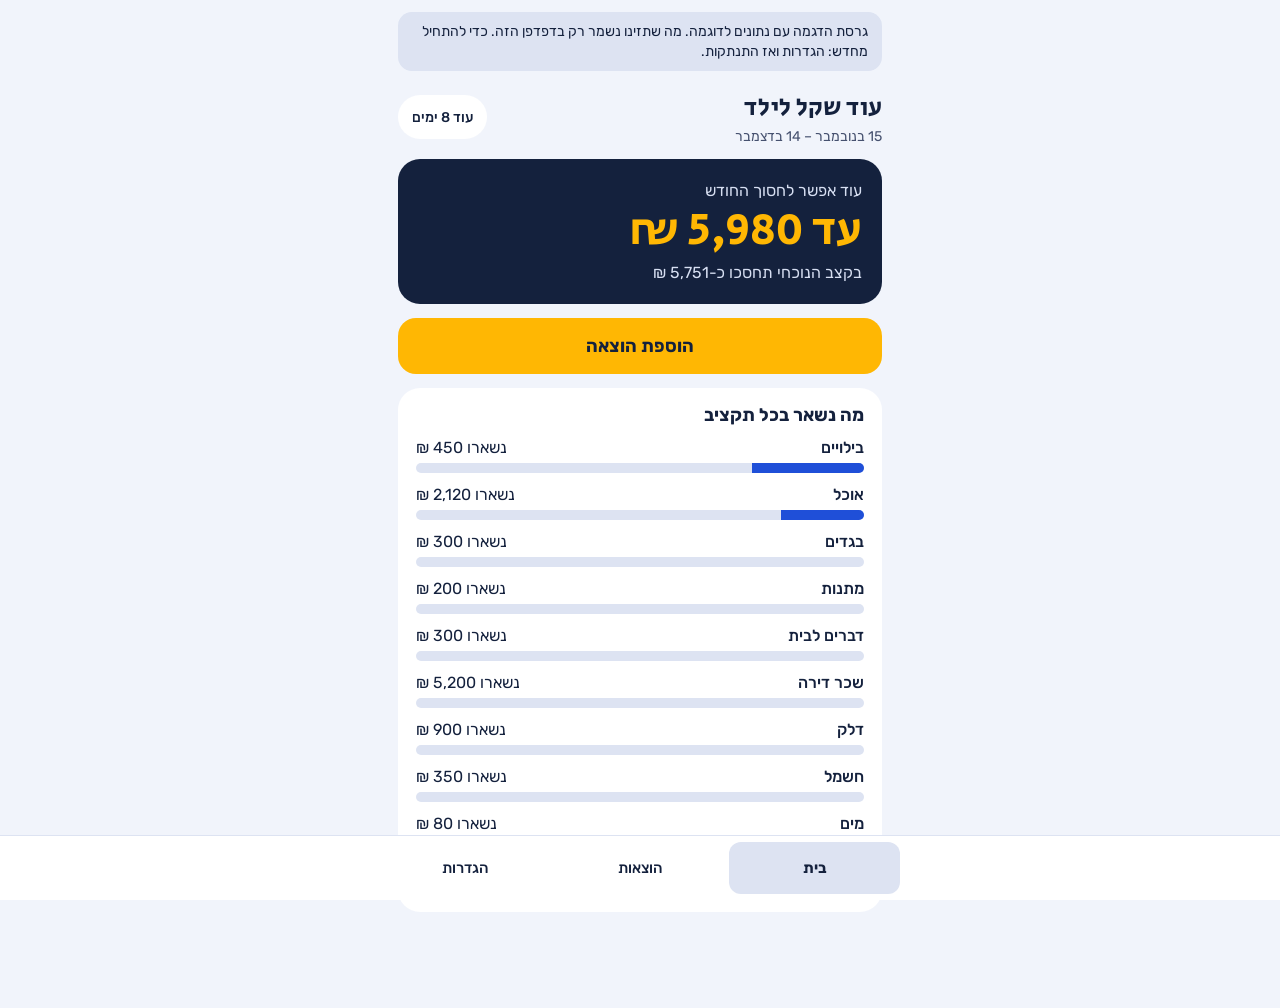
==== demo.html @ 5767ec1b "Add a shareable local-only demo with sample data Co-Authored-By: Claude Opus 5.5 <noreply@anthropic." ====
<!doctype html>
<html lang="he" dir="rtl">
<head>
<meta charset="utf-8">
<meta name="viewport" content="width=device-width, initial-scale=1, viewport-fit=cover">
<title>עוד שקל לילד – הדגמה</title>
<meta name="theme-color" content="#14213D">
<meta name="robots" content="noindex">
<link rel="apple-touch-icon" href="icon-180.png">
<link href="https://fonts.googleapis.com/css2?family=Rubik:wght@400;500;700&family=Secular+One&display=swap" rel="stylesheet">
<link rel="stylesheet" href="style.css?v=3">
<script type="importmap">
{
  "imports": {
    "https://www.gstatic.com/firebasejs/11.0.2/firebase-app.js": "./demo/fake-app.js",
    "https://www.gstatic.com/firebasejs/11.0.2/firebase-auth.js": "./demo/fake-auth.js",
    "https://www.gstatic.com/firebasejs/11.0.2/firebase-firestore.js": "./demo/fake-firestore.js"
  }
}
</script>
</head>
<body>
  <p class="note" style="max-width:484px;margin:12px auto 0;width:calc(100% - 36px)">גרסת הדגמה עם נתונים לדוגמה. מה שתזינו נשמר רק בדפדפן הזה. כדי להתחיל מחדש: הגדרות ואז התנתקות.</p>
  <main id="app"><p class="quiet">טוען…</p></main>
  <nav class="nav" id="nav" hidden><div></div></nav>
  <div id="layer"></div>
  <script type="module" src="app.js?v=3"></script>
</body>
</html>
---- style.css ----
:root {
  --ink: #14213D; --ground: #F1F4FB; --card: #FFFFFF; --amber: #FFB703; --blue: #1F4FD8;
  --muted: #46516F; --line: #DDE3F2; --edge: #8290B3;
}
* { box-sizing: border-box; -webkit-tap-highlight-color: transparent; }
html { -webkit-text-size-adjust: 100%; }
body { margin: 0; background: var(--ground); color: var(--ink); font-family: Rubik, system-ui, -apple-system, sans-serif; font-size: 16px; }
h1, h2, h3, p { margin: 0; }
button, input, select { font: inherit; color: inherit; }
a { color: inherit; }
.display { font-family: "Secular One", Rubik, sans-serif; font-weight: 400; }
#app { max-width: 520px; min-height: 100dvh; margin: 0 auto; padding: max(18px, env(safe-area-inset-top)) 18px calc(96px + env(safe-area-inset-bottom)); display: flex; flex-direction: column; gap: 14px; }
.top { display: flex; justify-content: space-between; align-items: center; gap: 12px; }
.top h1 { font-size: 25px; }
.quiet { color: var(--muted); font-size: 14px; }
.pill { min-height: 44px; padding: 8px 14px; display: inline-flex; align-items: center; border: 0; border-radius: 22px; background: var(--card); font-size: 14px; font-weight: 500; }
.pill.line { border: 2px solid var(--blue); color: var(--blue); font-weight: 700; }
.card { padding: 16px 18px; border-radius: 22px; background: var(--card); display: flex; flex-direction: column; gap: 12px; }
.card h2 { font-size: 18px; }
.hero { padding: 22px 20px; border-radius: 22px; background: var(--ink); color: #FFF; display: flex; flex-direction: column; gap: 5px; }
.hero .soft { color: #D7DFF2; }
.hero .big { color: var(--amber); font-size: 46px; line-height: 1.15; }
.alert { width: 100%; min-height: 60px; padding: 10px 16px; display: flex; justify-content: space-between; align-items: center; gap: 12px; border: 0; border-radius: 18px; background: var(--amber); color: var(--ink); font-weight: 700; text-align: right; }
.note { padding: 10px 14px; border-radius: 14px; background: var(--line); font-size: 14px; line-height: 1.4; }
.row { width: 100%; padding: 0; border: 0; background: transparent; display: flex; justify-content: space-between; align-items: center; gap: 12px; text-align: right; }
.line-item { display: flex; flex-direction: column; gap: 6px; }
.line-item .name { font-weight: 500; }
.bar { height: 10px; border-radius: 5px; background: var(--line); overflow: hidden; }
.bar > div { height: 100%; background: var(--blue); }
.bar > div.full { background: var(--ink); }
.tabs { display: grid; grid-template-columns: repeat(3, minmax(0, 1fr)); gap: 4px; padding: 4px; border-radius: 16px; background: var(--line); }
.tabs button { min-height: 44px; border: 0; border-radius: 12px; background: transparent; font-size: 15px; font-weight: 700; }
.tabs button.on { background: var(--ink); color: #FFF; }
.chips { display: grid; grid-template-columns: repeat(2, minmax(0, 1fr)); gap: 10px; }
.chip { min-height: 52px; padding: 6px; border: 2px solid var(--edge); border-radius: 14px; background: var(--card); font-weight: 500; }
.chip.on { border-color: var(--blue); background: var(--blue); color: #FFF; font-weight: 700; }
.field { display: flex; flex-direction: column; gap: 6px; }
.field label { font-weight: 700; font-size: 15px; }
.input { width: 100%; min-height: 48px; padding: 10px 12px; border: 2px solid var(--edge); border-radius: 12px; background: var(--card); font-size: 16px; }
textarea.input { min-height: 180px; direction: ltr; font-family: ui-monospace, monospace; font-size: 13px; }
.amount { align-items: center; padding: 18px; }
.amount input { width: 170px; border: 0; border-bottom: 3px solid var(--blue); border-radius: 0; background: transparent; font-family: "Secular One", Rubik, sans-serif; font-size: 48px; text-align: center; }
.amount input:focus { outline: none; }
.primary { width: 100%; min-height: 56px; border: 0; border-radius: 18px; background: var(--amber); color: var(--ink); font-size: 18px; font-weight: 700; }
.primary:disabled { background: var(--line); color: var(--muted); }
.secondary { width: 100%; min-height: 48px; border: 0; border-radius: 16px; background: var(--card); font-weight: 500; }
.dashed { width: 100%; min-height: 50px; border: 2px dashed var(--blue); border-radius: 14px; background: var(--card); color: var(--blue); font-weight: 700; }
.list { display: flex; flex-direction: column; }
.list .row { min-height: 56px; padding: 7px 0; border-bottom: 1px solid var(--line); }
.list .row:last-child { border-bottom: 0; }
.stack { display: flex; flex-direction: column; gap: 2px; }
.small { font-size: 13px; color: var(--muted); }
.nav { position: fixed; bottom: 0; left: 0; right: 0; z-index: 5; background: var(--card); border-top: 1px solid var(--line); padding: 6px 8px calc(6px + env(safe-area-inset-bottom)); display: flex; justify-content: center; }
.nav > div { width: 100%; max-width: 520px; display: grid; grid-template-columns: repeat(3, minmax(0, 1fr)); gap: 4px; }
.nav button { min-height: 52px; border: 0; border-radius: 12px; background: transparent; font-size: 15px; font-weight: 500; }
.nav button.on { background: var(--line); font-weight: 700; }
.overlay { position: fixed; inset: 0; z-index: 10; padding: 18px; background: rgba(20, 33, 61, .72); display: flex; align-items: center; justify-content: center; }
.dialog { width: 100%; max-width: 460px; max-height: 88dvh; overflow: auto; padding: 20px; border-radius: 22px; background: var(--card); display: flex; flex-direction: column; gap: 12px; }
.dialog h2 { font-size: 23px; line-height: 1.25; }
.option { width: 100%; min-height: 64px; padding: 8px 14px; border: 3px solid var(--line); border-radius: 16px; background: var(--card); display: flex; justify-content: space-between; align-items: center; gap: 10px; text-align: right; }
.option.on { border-color: var(--blue); }
.toast { position: fixed; z-index: 20; left: 18px; right: 18px; bottom: calc(82px + env(safe-area-inset-bottom)); max-width: 484px; margin: 0 auto; padding: 12px 16px; border-radius: 14px; background: var(--ink); color: #FFF; display: flex; justify-content: space-between; align-items: center; gap: 12px; }
.toast button { min-height: 40px; padding: 0 8px; border: 0; background: transparent; color: var(--amber); font-weight: 700; }
details.group { border-radius: 18px; background: var(--card); }
details.group summary { min-height: 56px; padding: 8px 18px; display: flex; justify-content: space-between; align-items: center; gap: 12px; font-weight: 700; list-style: none; cursor: pointer; }
details.group summary::-webkit-details-marker { display: none; }
details.group summary::after { content: "+"; color: var(--blue); font-size: 22px; }
details.group[open] summary::after { content: "−"; }
details.group summary .sum { margin-inline-start: auto; font-weight: 500; }
details.group .list { padding: 0 18px 8px; }
.center { min-height: 80dvh; justify-content: center; }
.error { font-size: 14px; direction: ltr; text-align: left; overflow-wrap: anywhere; }
[hidden] { display: none !important; }
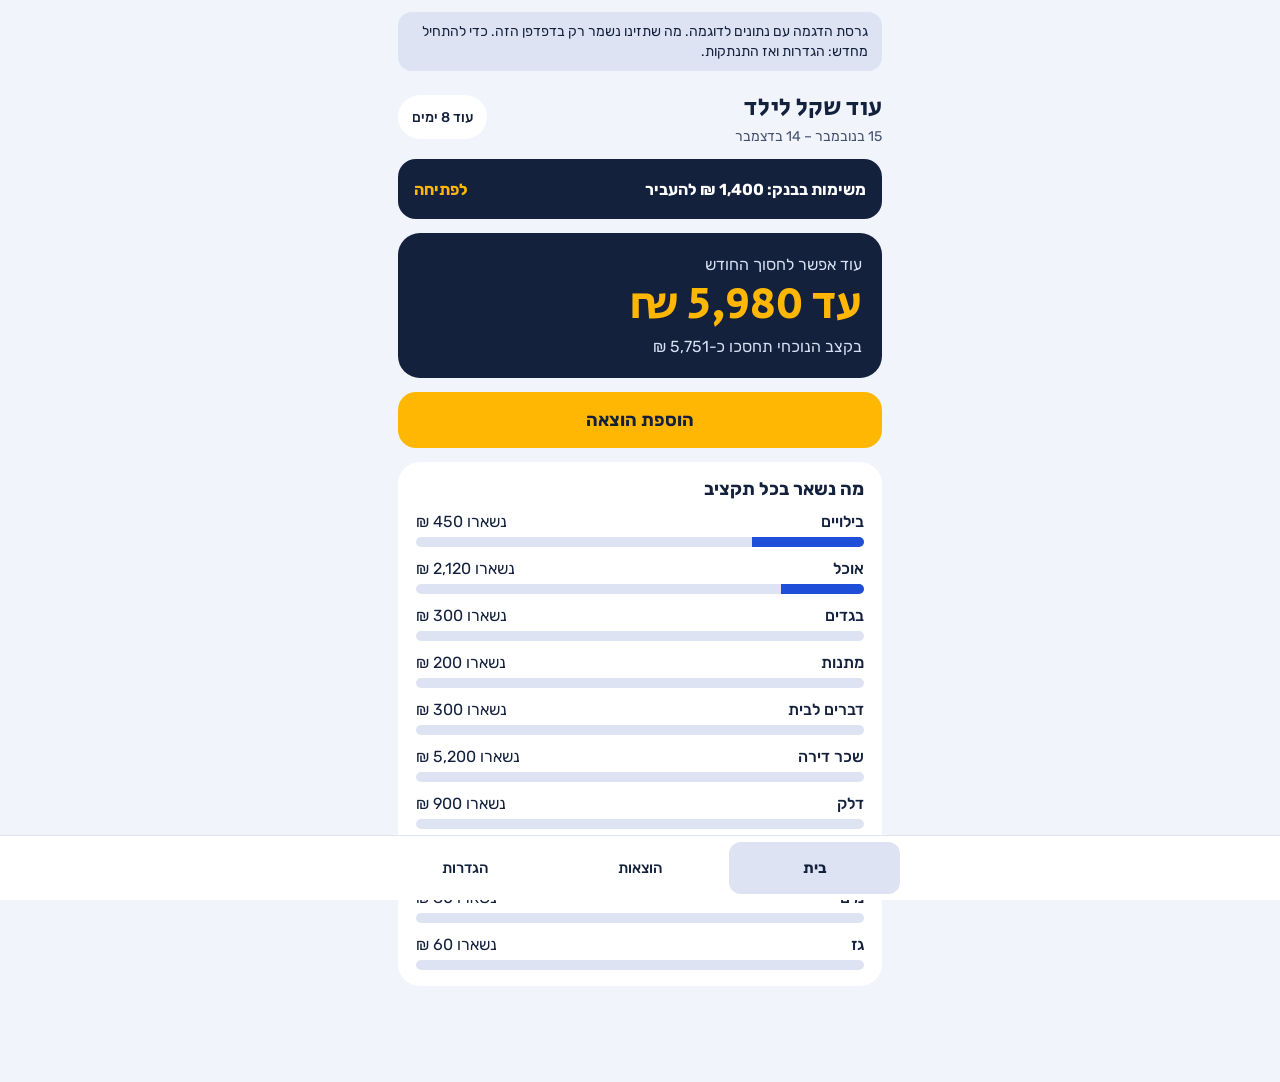
==== commit a64b63b6: "Add bank tasks, month close, medals and diary note Leftover splits between the child and the safety " ====
--- a/demo.html
+++ b/demo.html
@@ -8,7 +8,7 @@
 <meta name="robots" content="noindex">
 <link rel="apple-touch-icon" href="icon-180.png">
 <link href="https://fonts.googleapis.com/css2?family=Rubik:wght@400;500;700&family=Secular+One&display=swap" rel="stylesheet">
-<link rel="stylesheet" href="style.css?v=3">
+<link rel="stylesheet" href="style.css?v=4">
 <script type="importmap">
 {
   "imports": {
@@ -24,6 +24,6 @@
   <main id="app"><p class="quiet">טוען…</p></main>
   <nav class="nav" id="nav" hidden><div></div></nav>
   <div id="layer"></div>
-  <script type="module" src="app.js?v=3"></script>
+  <script type="module" src="app.js?v=4"></script>
 </body>
 </html>
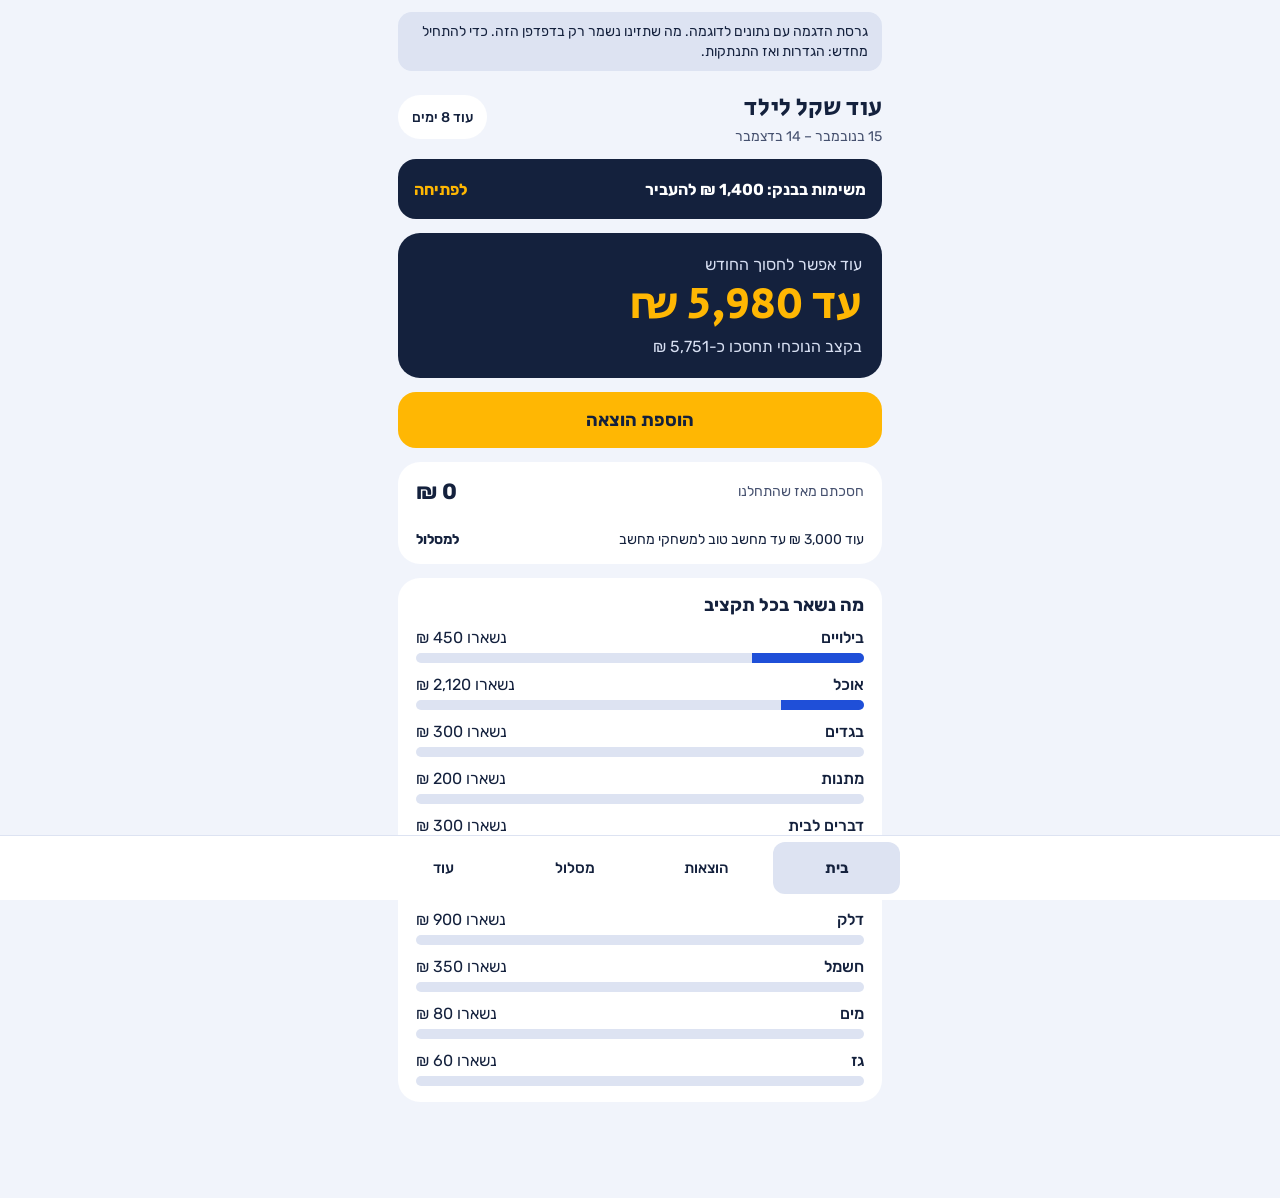
==== commit e14bc434: "Add ladder, year medals, diary, funds, insights and weekly story Overspend without a budget source n" ====
--- a/demo.html
+++ b/demo.html
@@ -8,7 +8,7 @@
 <meta name="robots" content="noindex">
 <link rel="apple-touch-icon" href="icon-180.png">
 <link href="https://fonts.googleapis.com/css2?family=Rubik:wght@400;500;700&family=Secular+One&display=swap" rel="stylesheet">
-<link rel="stylesheet" href="style.css?v=4">
+<link rel="stylesheet" href="style.css?v=6">
 <script type="importmap">
 {
   "imports": {
@@ -24,6 +24,6 @@
   <main id="app"><p class="quiet">טוען…</p></main>
   <nav class="nav" id="nav" hidden><div></div></nav>
   <div id="layer"></div>
-  <script type="module" src="app.js?v=4"></script>
+  <script type="module" src="app.js?v=6"></script>
 </body>
 </html>
--- a/style.css
+++ b/style.css
@@ -51,7 +51,7 @@
 .stack { display: flex; flex-direction: column; gap: 2px; }
 .small { font-size: 13px; color: var(--muted); }
 .nav { position: fixed; bottom: 0; left: 0; right: 0; z-index: 5; background: var(--card); border-top: 1px solid var(--line); padding: 6px 8px calc(6px + env(safe-area-inset-bottom)); display: flex; justify-content: center; }
-.nav > div { width: 100%; max-width: 520px; display: grid; grid-template-columns: repeat(3, minmax(0, 1fr)); gap: 4px; }
+.nav > div { width: 100%; max-width: 520px; display: grid; grid-template-columns: repeat(4, minmax(0, 1fr)); gap: 4px; }
 .nav button { min-height: 52px; border: 0; border-radius: 12px; background: transparent; font-size: 15px; font-weight: 500; }
 .nav button.on { background: var(--line); font-weight: 700; }
 .overlay { position: fixed; inset: 0; z-index: 10; padding: 18px; background: rgba(20, 33, 61, .72); display: flex; align-items: center; justify-content: center; }
@@ -71,3 +71,27 @@
 .center { min-height: 80dvh; justify-content: center; }
 .error { font-size: 14px; direction: ltr; text-align: left; overflow-wrap: anywhere; }
 [hidden] { display: none !important; }
+
+.story { position: fixed; inset: 0; z-index: 30; padding: max(16px, env(safe-area-inset-top)) 20px max(20px, env(safe-area-inset-bottom)); display: flex; flex-direction: column; gap: 16px; overflow: hidden; transition: background .3s; }
+.story-bars { display: grid; grid-auto-flow: column; grid-auto-columns: 1fr; gap: 5px; }
+.story-bars span { height: 5px; border-radius: 3px; }
+.story-body { flex: 1; display: flex; flex-direction: column; align-items: center; justify-content: center; gap: 16px; text-align: center; }
+.story-body h1 { margin: 0; line-height: 1.15; }
+.story-actions { position: relative; z-index: 3; display: flex; flex-direction: column; gap: 10px; }
+.story-tap { position: absolute; top: 40px; bottom: 140px; border: 0; background: transparent; z-index: 2; }
+.story-tap.prev { right: 0; width: 35%; }
+.story-tap.next { left: 0; width: 65%; }
+.story-close { position: absolute; z-index: 4; top: max(30px, calc(env(safe-area-inset-top) + 14px)); left: 16px; width: 44px; height: 44px; border: 0; border-radius: 22px; background: rgba(255,255,255,.25); color: inherit; font-size: 18px; }
+@keyframes rise { from { opacity: 0; transform: translateY(22px); } to { opacity: 1; transform: none; } }
+@keyframes pop { 0% { opacity: 0; transform: scale(.6); } 70% { opacity: 1; transform: scale(1.08); } 100% { opacity: 1; transform: scale(1); } }
+@keyframes bob { 0%, 100% { transform: translateY(0); } 50% { transform: translateY(-10px); } }
+@keyframes grow { from { width: 0; } to { width: var(--w); } }
+.rise { animation: rise .6s ease-out both; }
+.rise2 { animation: rise .6s ease-out .2s both; }
+.rise3 { animation: rise .6s ease-out .4s both; }
+.pop { animation: pop .7s ease-out both; }
+.bob { animation: bob 2.6s ease-in-out .7s infinite; display: inline-block; }
+.grow { width: var(--w); animation: grow 1.2s ease-out .3s both; }
+@media (prefers-reduced-motion: reduce) { .rise, .rise2, .rise3, .pop, .bob, .grow { animation: none; } }
+.secondary { color: var(--ink); }
+.row.card { background: var(--card); padding: 16px 18px; border-radius: 22px; flex-direction: row; text-align: right; border: 0; font: inherit; color: inherit; }
